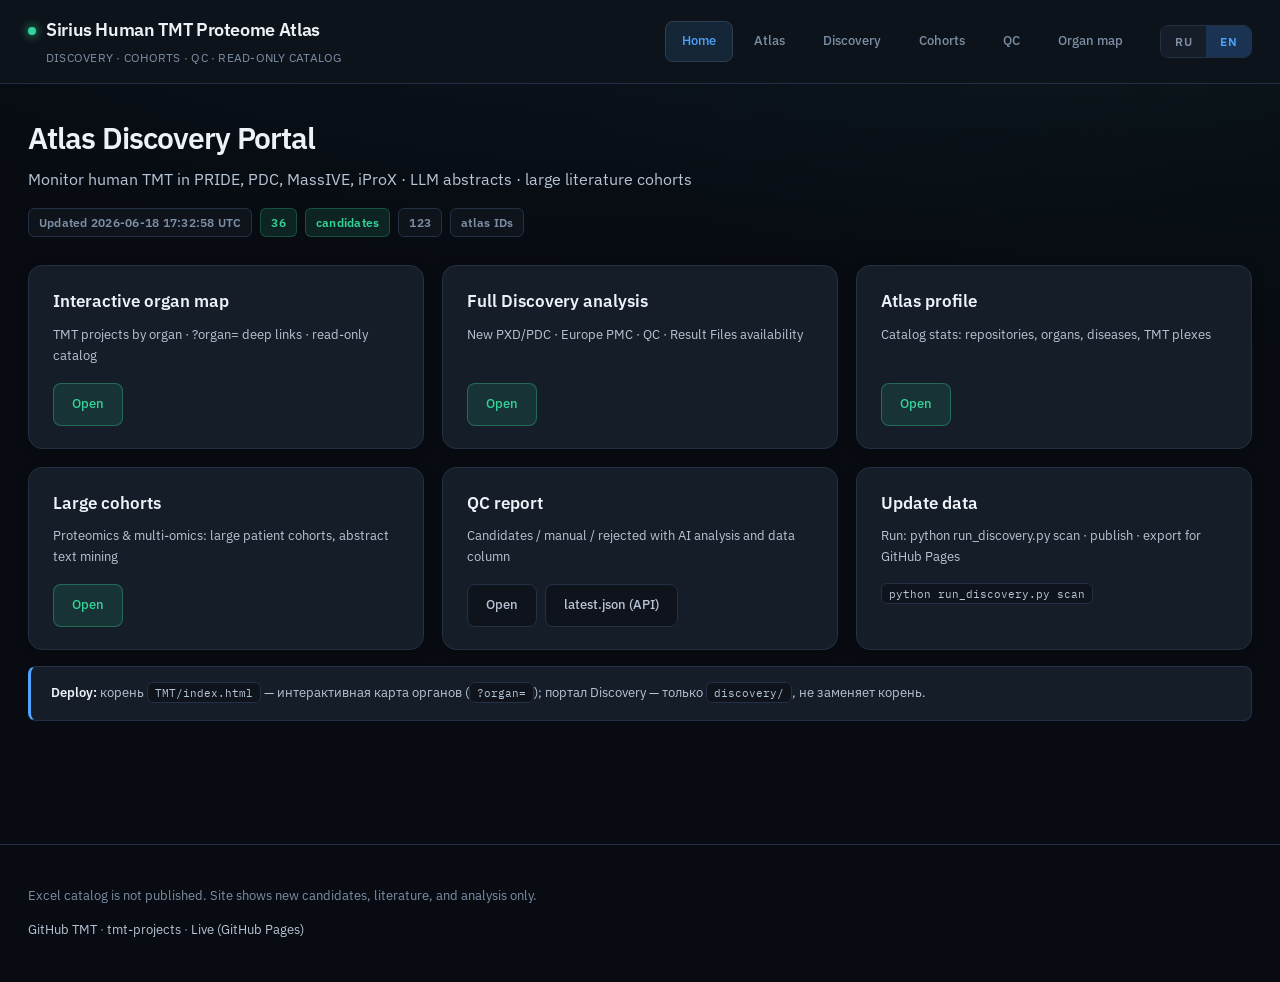
==== discovery/index.html @ 3535abd6 "Discovery portal at discovery/index.html; fix nav paths and i18n fallbacks. Co-authored-by: Cursor <" ====
<!DOCTYPE html>
<html lang="ru">
<head>
  <meta charset="utf-8"/>
  <meta name="viewport" content="width=device-width, initial-scale=1"/>
  <meta name="description" content="Мониторинг human TMT в PRIDE, PDC, MassIVE, iProX · ИИ-разбор абстрактов · крупные когорты в литературе"/>
  <title>Portal</title>
  <link rel="stylesheet" href="assets/theme.css"/>
  <script src="assets/i18n.js" defer></script>
</head>
<body>
<header class="site-header">
  <div class="site-header-inner">
    <div class="brand">
      <span class="brand-title" data-i18n="brand_title">Sirius Human TMT Proteome Atlas</span>
      <span class="brand-sub" data-i18n="brand_sub">Discovery · Когорты · QC · каталог read-only</span>
    </div>
    <nav class="site-nav">
      <a href="index.html" class="active" data-i18n="nav_home">Главная</a>
      <a href="atlas.html" class="" data-i18n="nav_atlas">Атлас</a>
      <a href="discovery.html" class="" data-i18n="nav_discovery">Discovery</a>
      <a href="cohorts.html" class="" data-i18n="nav_cohorts">Когорты</a>
      <a href="qc.html" class="" data-i18n="nav_qc">QC</a>
      <a href="../index.html" class="nav-map" data-i18n="nav_map">Карта органов</a>
    </nav>
    <div class="lang-toggle" role="group" aria-label="Language">
  <button type="button" data-lang="ru" class="active">RU</button>
  <button type="button" data-lang="en">EN</button>
</div>
  </div>
</header>
<main class="site-main">

<div class="page-hero">
  <h1 data-i18n="portal_title">Atlas Discovery Portal</h1>
  <p class="lead" data-i18n="portal_lead">Мониторинг human TMT в PRIDE, PDC, MassIVE, iProX · ИИ-разбор абстрактов · крупные когорты в литературе</p>
  <div class="page-meta"><span class="meta-pill badge badge-muted"><span data-i18n="meta_updated">Обновлено</span> 2026-06-18 17:32:58 UTC</span><span class="meta-pill badge badge-ok">36</span> <span class="meta-pill badge badge-ok" data-i18n="meta_candidates">кандидатов</span><span class="meta-pill badge badge-muted">123</span> <span class="meta-pill badge badge-muted" data-i18n="meta_atlas_ids">ID в атласе</span></div>
</div>
<div class="page-content">
  <div class="card-grid">
    
    <div class="card">
      <h2 data-i18n="card_map_title">Интерактивная карта</h2>
      <p data-i18n="card_map_desc">TMT-проекты по органам · диплинки ?organ= · 123 датасета</p>
      <div class="btn-row">
        <a class="btn btn-primary" href="../index.html" data-i18n="card_open">Открыть</a>
        
      </div>
    </div>
    
    <div class="card">
      <h2 data-i18n="card_discovery_title">Полный анализ Discovery</h2>
      <p data-i18n="card_discovery_desc">Новые PXD/PDC · Europe PMC · QC · доступность Result Files</p>
      <div class="btn-row">
        <a class="btn btn-primary" href="discovery.html" data-i18n="card_open">Открыть</a>
        
      </div>
    </div>
    
    <div class="card">
      <h2 data-i18n="card_atlas_title">Профиль атласа</h2>
      <p data-i18n="card_atlas_desc">Статистика каталога: репозитории, органы, нозологии, TMT-плексы</p>
      <div class="btn-row">
        <a class="btn btn-primary" href="atlas.html" data-i18n="card_open">Открыть</a>
        
      </div>
    </div>
    
    <div class="card">
      <h2 data-i18n="card_cohorts_title">Крупные когорты</h2>
      <p data-i18n="card_cohorts_desc">Протеомика и мульти-омика: большие patient cohorts, text mining абстрактов</p>
      <div class="btn-row">
        <a class="btn btn-primary" href="cohorts.html" data-i18n="card_open">Открыть</a>
        
      </div>
    </div>
    
    <div class="card">
      <h2 data-i18n="card_qc_title">QC отчёт</h2>
      <p data-i18n="card_qc_desc">Кандидаты / manual / rejected с ИИ-анализом и колонкой данных</p>
      <div class="btn-row">
        <a class="btn" href="qc.html" data-i18n="card_open">Открыть</a>
        <a class="btn" href="latest.json" title="JSON API for scripts" data-i18n="card_json">latest.json (API)</a>
      </div>
    </div>
    <div class="card">
      <h2 data-i18n="card_update_title">Обновление данных</h2>
      <p data-i18n="card_update_desc">Локально: python run_discovery.py scan · publish · export для GitHub Pages</p>
      <p class="muted"><code>python run_discovery.py scan</code></p>
    </div>
  </div>
  <p class="note muted" style="margin-top:1rem">
    <strong>Deploy:</strong> корень <code>TMT/index.html</code> — интерактивная карта органов
    (<code>?organ=</code>); портал Discovery — только <code>discovery/</code>, не заменяет корень.
  </p>
</div>
</main>
<footer class="footer">
  <p data-i18n="footer_policy">Каталог Excel не публикуется. На сайте — только новые кандидаты, литература и анализ.</p>
  <p>
    <a href="https://github.com/arinaatom-cyber/TMT" target="_blank" rel="noopener" data-i18n="footer_github">GitHub TMT</a> ·
    <a href="https://github.com/arinaatom-cyber/tmt-projects/tree/main/Projects" target="_blank" rel="noopener" data-i18n="footer_projects">tmt-projects</a> ·
    <a href="https://arinaatom-cyber.github.io/TMT/" target="_blank" rel="noopener" data-i18n="footer_live">Live (GitHub Pages)</a>
  </p>
</footer>
</body>
</html>
---- discovery/assets/theme.css ----
/* Sirius Human TMT Proteome Atlas — Discovery UI */
@import url("https://fonts.googleapis.com/css2?family=IBM+Plex+Sans:wght@400;500;600;700&family=IBM+Plex+Mono:wght@400;500&display=swap");

:root {
  --bg: #080c12;
  --bg-elevated: #0f141c;
  --bg-subtle: #131a24;
  --card: #151d28;
  --card-hover: #1a2433;
  --border: #243044;
  --border-light: #2f3d52;
  --text: #eef2f8;
  --text-secondary: #b8c5d6;
  --muted: #7d8fa6;
  --accent: #4da3ff;
  --accent-soft: rgba(77, 163, 255, 0.12);
  --accent-dim: #1a3352;
  --ok: #34d399;
  --ok-soft: rgba(52, 211, 153, 0.12);
  --ok-dim: #143528;
  --warn: #fbbf24;
  --warn-soft: rgba(251, 191, 36, 0.12);
  --warn-dim: #3a2e14;
  --bad: #f87171;
  --bad-soft: rgba(248, 113, 113, 0.12);
  --bad-dim: #3a1c1c;
  --radius: 14px;
  --radius-sm: 8px;
  --radius-xs: 6px;
  --shadow: 0 8px 32px rgba(0, 0, 0, 0.45);
  --shadow-sm: 0 2px 12px rgba(0, 0, 0, 0.25);
  --font: "IBM Plex Sans", "Segoe UI", system-ui, sans-serif;
  --mono: "IBM Plex Mono", ui-monospace, Consolas, monospace;
  --max-w: 1320px;
  --text-base: 0.9375rem;
  --text-sm: 0.8125rem;
  --text-xs: 0.75rem;
  --leading: 1.6;
}

* { box-sizing: border-box; }

html { scroll-behavior: smooth; }

body {
  margin: 0;
  font-family: var(--font);
  font-size: var(--text-base);
  line-height: var(--leading);
  background: var(--bg);
  color: var(--text);
  -webkit-font-smoothing: antialiased;
}

body::before {
  content: "";
  position: fixed;
  inset: 0;
  background:
    radial-gradient(ellipse 80% 50% at 50% -20%, rgba(77, 163, 255, 0.08), transparent),
    radial-gradient(ellipse 60% 40% at 100% 0%, rgba(52, 211, 153, 0.04), transparent);
  pointer-events: none;
  z-index: -1;
}

a {
  color: var(--accent);
  text-decoration: none;
  transition: color 0.15s;
}

a:hover { color: #7bb8ff; text-decoration: underline; }

code {
  font-family: var(--mono);
  font-size: 0.88em;
  background: var(--bg-elevated);
  border: 1px solid var(--border);
  border-radius: var(--radius-xs);
  padding: 2px 7px;
  color: var(--text-secondary);
}

.site-main { min-height: calc(100vh - 140px); }

/* Header */
.site-header {
  border-bottom: 1px solid var(--border);
  background: rgba(15, 20, 28, 0.92);
  position: sticky;
  top: 0;
  z-index: 100;
  backdrop-filter: blur(12px);
}

.site-header-inner {
  max-width: var(--max-w);
  margin: 0 auto;
  padding: 16px 28px;
  display: flex;
  flex-wrap: wrap;
  align-items: center;
  gap: 20px;
}

.brand {
  display: flex;
  flex-direction: column;
  gap: 3px;
  margin-right: auto;
}

.brand-title {
  font-size: 1.125rem;
  font-weight: 600;
  color: var(--text);
  letter-spacing: -0.02em;
}

.brand-title::before {
  content: "";
  display: inline-block;
  width: 8px;
  height: 8px;
  border-radius: 50%;
  background: var(--ok);
  margin-right: 10px;
  box-shadow: 0 0 10px var(--ok);
  vertical-align: middle;
}

.brand-sub {
  font-size: var(--text-xs);
  color: var(--muted);
  padding-left: 18px;
  letter-spacing: 0.02em;
  text-transform: uppercase;
}

.site-nav {
  display: flex;
  flex-wrap: wrap;
  gap: 4px;
}

.site-nav a {
  padding: 9px 16px;
  border-radius: var(--radius-sm);
  border: 1px solid transparent;
  color: var(--muted);
  font-size: var(--text-sm);
  font-weight: 500;
  text-decoration: none;
  transition: all 0.15s;
}

.site-nav a:hover {
  color: var(--text);
  background: var(--card);
  text-decoration: none;
}

.site-nav a.active {
  color: var(--accent);
  border-color: var(--border-light);
  background: var(--accent-soft);
}

.lang-toggle {
  display: flex;
  border: 1px solid var(--border);
  border-radius: var(--radius-sm);
  overflow: hidden;
}

.lang-toggle button {
  background: var(--card);
  border: none;
  color: var(--muted);
  padding: 8px 14px;
  cursor: pointer;
  font-size: var(--text-xs);
  font-weight: 600;
  font-family: var(--font);
  letter-spacing: 0.04em;
}

.lang-toggle button.active {
  background: var(--accent-dim);
  color: var(--accent);
}

.lang-toggle button:hover:not(.active) {
  background: var(--card-hover);
  color: var(--text);
}

/* Hero */
.page-hero {
  max-width: var(--max-w);
  margin: 0 auto;
  padding: 36px 28px 20px;
}

.page-hero h1 {
  margin: 0 0 10px;
  font-size: 1.875rem;
  font-weight: 600;
  letter-spacing: -0.03em;
  color: var(--text);
  line-height: 1.2;
}

.page-hero .lead {
  color: var(--text-secondary);
  margin: 0;
  max-width: 68ch;
  font-size: 1.02rem;
}

.page-meta {
  display: flex;
  flex-wrap: wrap;
  gap: 8px;
  margin-top: 16px;
}

.meta-pill { font-weight: 500; }

/* KPIs */
.kpi-grid {
  max-width: var(--max-w);
  margin: 0 auto;
  padding: 4px 28px 24px;
  display: grid;
  grid-template-columns: repeat(auto-fill, minmax(140px, 1fr));
  gap: 14px;
}

.kpi {
  background: var(--card);
  border: 1px solid var(--border);
  border-radius: var(--radius);
  padding: 16px 18px;
  box-shadow: var(--shadow-sm);
  transition: border-color 0.15s;
}

.kpi:hover { border-color: var(--border-light); }

.kpi-value {
  display: block;
  font-size: 1.75rem;
  font-weight: 700;
  color: var(--accent);
  line-height: 1.1;
  font-variant-numeric: tabular-nums;
}

.kpi-label {
  display: block;
  font-size: var(--text-xs);
  color: var(--muted);
  margin-top: 6px;
  text-transform: uppercase;
  letter-spacing: 0.05em;
  font-weight: 500;
}

/* Content */
.page-content {
  max-width: var(--max-w);
  margin: 0 auto;
  padding: 0 28px 56px;
}

.section { margin-top: 36px; }

.section-head {
  display: flex;
  align-items: baseline;
  gap: 10px;
  margin-bottom: 12px;
  padding-bottom: 10px;
  border-bottom: 1px solid var(--border);
}

.section-head h2 {
  margin: 0;
  font-size: 1.125rem;
  font-weight: 600;
  color: var(--text);
  letter-spacing: -0.01em;
}

.section-count {
  font-size: var(--text-sm);
  font-weight: 600;
  color: var(--muted);
  background: var(--bg-elevated);
  border: 1px solid var(--border);
  border-radius: 20px;
  padding: 2px 10px;
  font-variant-numeric: tabular-nums;
}

.section-desc {
  color: var(--text-secondary);
  font-size: var(--text-sm);
  margin: 0 0 14px;
  max-width: 72ch;
}

/* Cards */
.card-grid {
  display: grid;
  grid-template-columns: repeat(auto-fill, minmax(300px, 1fr));
  gap: 18px;
  margin-top: 8px;
}

.card {
  background: var(--card);
  border: 1px solid var(--border);
  border-radius: var(--radius);
  padding: 22px 24px;
  box-shadow: var(--shadow-sm);
  transition: border-color 0.2s, transform 0.2s;
  display: flex;
  flex-direction: column;
}

.card:hover {
  border-color: var(--border-light);
  transform: translateY(-1px);
}

.card h2 {
  margin: 0 0 10px;
  font-size: 1.05rem;
  font-weight: 600;
  color: var(--text);
}

.card p {
  color: var(--text-secondary);
  font-size: var(--text-sm);
  margin: 0 0 16px;
  flex: 1;
}

.card .btn-row {
  display: flex;
  flex-wrap: wrap;
  gap: 8px;
  margin-top: auto;
}

.btn {
  display: inline-flex;
  align-items: center;
  padding: 10px 18px;
  border-radius: var(--radius-sm);
  border: 1px solid var(--border);
  background: var(--bg-elevated);
  color: var(--text-secondary);
  font-size: var(--text-sm);
  font-weight: 500;
  text-decoration: none;
  transition: all 0.15s;
}

.btn:hover {
  border-color: var(--accent);
  color: var(--accent);
  text-decoration: none;
}

.btn-primary {
  background: var(--ok-soft);
  border-color: rgba(52, 211, 153, 0.35);
  color: var(--ok);
}

.btn-primary:hover {
  border-color: var(--ok);
  color: var(--ok);
  background: var(--ok-dim);
}

/* Toolbar */
.toolbar {
  display: flex;
  flex-wrap: wrap;
  gap: 10px;
  align-items: center;
  margin: 0 0 14px;
}

.toolbar input[type="search"] {
  flex: 1;
  min-width: 220px;
  padding: 11px 16px;
  border-radius: var(--radius-sm);
  border: 1px solid var(--border);
  background: var(--bg-elevated);
  color: var(--text);
  font-size: var(--text-sm);
  font-family: var(--font);
}

.toolbar input[type="search"]::placeholder { color: var(--muted); }

.toolbar input[type="search"]:focus {
  outline: none;
  border-color: var(--accent);
  box-shadow: 0 0 0 3px var(--accent-soft);
}

.chip {
  padding: 8px 16px;
  border-radius: 20px;
  border: 1px solid var(--border);
  background: var(--bg-elevated);
  cursor: pointer;
  color: var(--muted);
  font-size: var(--text-xs);
  font-weight: 500;
  font-family: var(--font);
  transition: all 0.15s;
}

.chip:hover { color: var(--text); border-color: var(--border-light); }

.chip.active {
  border-color: var(--accent);
  color: var(--accent);
  background: var(--accent-soft);
}

.count-badge {
  margin-left: auto;
  color: var(--muted);
  font-size: var(--text-sm);
  font-variant-numeric: tabular-nums;
}

/* Tables */
.table-wrap {
  overflow-x: auto;
  background: var(--card);
  border-radius: var(--radius);
  border: 1px solid var(--border);
  box-shadow: var(--shadow-sm);
}

table {
  width: 100%;
  border-collapse: collapse;
  font-size: var(--text-sm);
}

th, td {
  text-align: left;
  padding: 12px 14px;
  border-bottom: 1px solid var(--border);
  vertical-align: top;
}

th {
  color: var(--muted);
  font-weight: 600;
  font-size: var(--text-xs);
  text-transform: uppercase;
  letter-spacing: 0.06em;
  position: sticky;
  top: 0;
  background: var(--bg-subtle);
  z-index: 1;
}

tbody tr:last-child td { border-bottom: none; }

tbody tr:hover td { background: var(--card-hover); }

td b, .cell-title {
  font-weight: 600;
  color: var(--text);
}

.cell-mono {
  font-family: var(--mono);
  font-size: 0.9em;
}

.analysis-cell {
  max-width: 320px;
  line-height: 1.5;
  color: var(--text-secondary);
}

.cell-empty {
  color: var(--muted);
  font-style: normal;
}

/* Badges */
.badge {
  display: inline-block;
  padding: 4px 10px;
  border-radius: 6px;
  font-size: var(--text-xs);
  font-weight: 600;
  letter-spacing: 0.02em;
  white-space: nowrap;
}

.badge-ok { background: var(--ok-soft); color: var(--ok); border: 1px solid rgba(52, 211, 153, 0.25); }
.badge-warn { background: var(--warn-soft); color: var(--warn); border: 1px solid rgba(251, 191, 36, 0.25); }
.badge-bad { background: var(--bad-soft); color: var(--bad); border: 1px solid rgba(248, 113, 113, 0.25); }
.badge-muted { background: var(--bg-elevated); color: var(--muted); border: 1px solid var(--border); }

.fit-yes { background: var(--ok-soft); color: var(--ok); border: 1px solid rgba(52, 211, 153, 0.25); }
.fit-maybe { background: var(--warn-soft); color: var(--warn); border: 1px solid rgba(251, 191, 36, 0.25); }
.fit-no { background: var(--bad-soft); color: var(--bad); border: 1px solid rgba(248, 113, 113, 0.25); }
.fit-unk { background: var(--bg-elevated); color: var(--muted); border: 1px solid var(--border); }

.muted {
  color: var(--muted);
  font-size: var(--text-sm);
}

.text-secondary { color: var(--text-secondary); }

.note {
  background: var(--card);
  border: 1px solid var(--border);
  border-left: 3px solid var(--accent);
  border-radius: var(--radius-sm);
  padding: 16px 20px;
  margin: 0 0 20px;
  font-size: var(--text-sm);
  line-height: var(--leading);
  color: var(--text-secondary);
}

.note strong {
  color: var(--text);
  font-weight: 600;
}

.stats-line {
  color: var(--muted);
  font-size: var(--text-sm);
  margin: 0 0 14px;
  font-variant-numeric: tabular-nums;
}

/* Atlas profile */
.profile-grid {
  display: grid;
  grid-template-columns: repeat(auto-fill, minmax(280px, 1fr));
  gap: 18px;
}

.tag-list {
  display: flex;
  flex-wrap: wrap;
  gap: 8px;
  margin-top: 4px;
}

.tag {
  background: var(--bg-elevated);
  border: 1px solid var(--border);
  border-radius: 20px;
  padding: 5px 12px;
  font-size: var(--text-xs);
  color: var(--text-secondary);
}

.bar-row {
  display: flex;
  align-items: center;
  gap: 12px;
  margin: 8px 0;
  font-size: var(--text-sm);
}

.bar-label {
  min-width: 110px;
  color: var(--text-secondary);
  text-overflow: ellipsis;
  overflow: hidden;
  white-space: nowrap;
}

.bar-track {
  flex: 1;
  height: 6px;
  background: var(--bg-elevated);
  border-radius: 3px;
  overflow: hidden;
}

.bar-fill {
  height: 100%;
  background: linear-gradient(90deg, var(--accent-dim), var(--accent));
  border-radius: 3px;
}

.bar-val {
  min-width: 32px;
  text-align: right;
  color: var(--muted);
  font-size: var(--text-xs);
  font-variant-numeric: tabular-nums;
}

/* Footer */
.footer {
  max-width: var(--max-w);
  margin: 0 auto;
  padding: 28px;
  border-top: 1px solid var(--border);
  color: var(--muted);
  font-size: var(--text-sm);
  line-height: var(--leading);
}

.footer a { color: var(--text-secondary); }
.footer a:hover { color: var(--accent); }

@media (max-width: 768px) {
  .site-header-inner { padding: 14px 18px; }
  .page-hero, .page-content, .kpi-grid { padding-left: 18px; padding-right: 18px; }
  .page-hero h1 { font-size: 1.5rem; }
  .site-nav { width: 100%; }
}
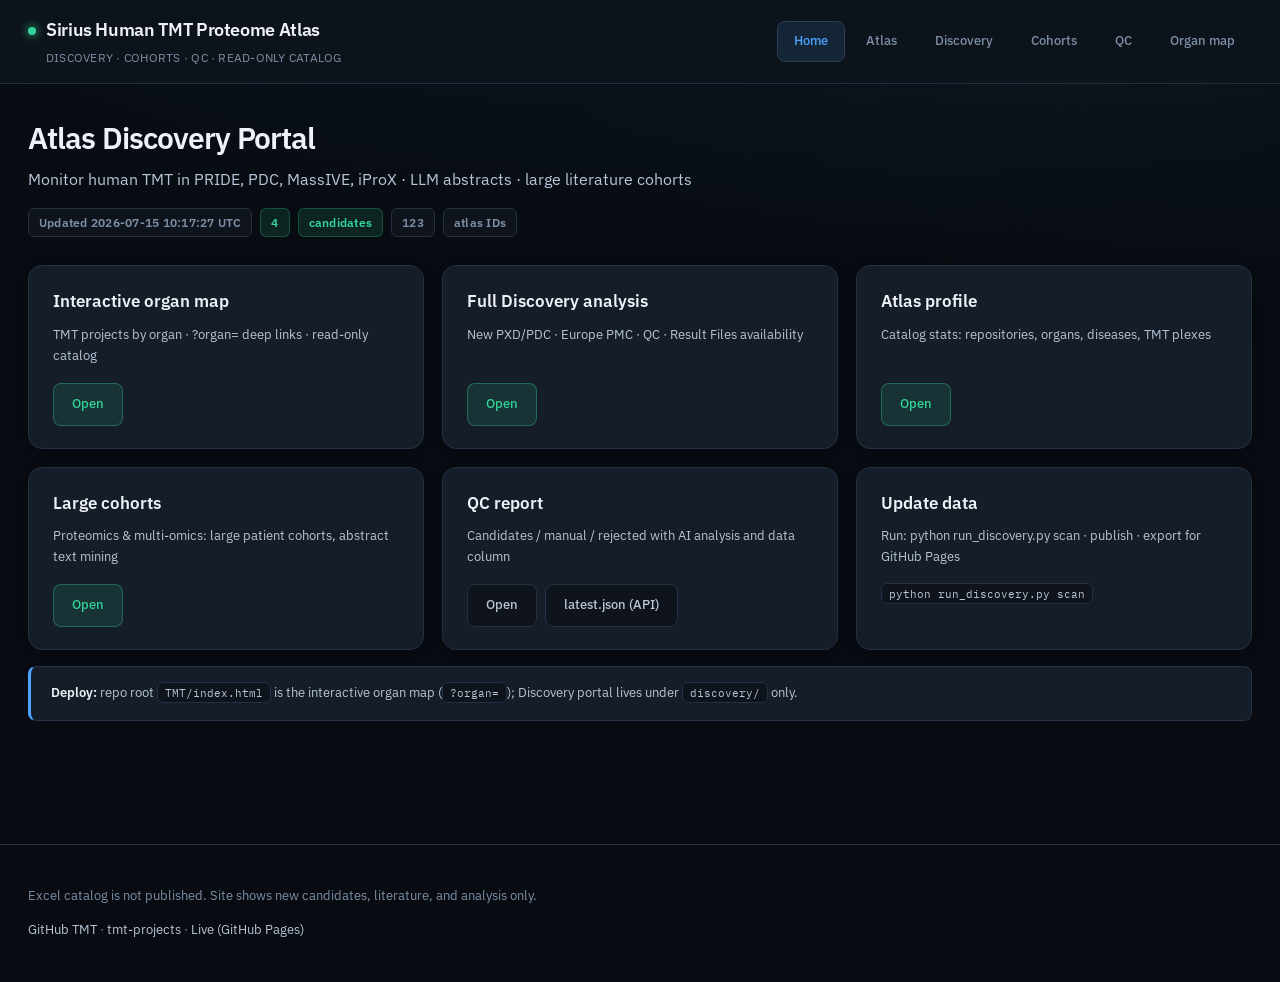
==== commit 8de30ce9: "discovery: sync unified table, 4 protein-table candidates (2026-07-15)" ====
--- a/discovery/index.html
+++ b/discovery/index.html
@@ -1,9 +1,9 @@
 <!DOCTYPE html>
-<html lang="ru">
+<html lang="en">
 <head>
   <meta charset="utf-8"/>
   <meta name="viewport" content="width=device-width, initial-scale=1"/>
-  <meta name="description" content="Мониторинг human TMT в PRIDE, PDC, MassIVE, iProX · ИИ-разбор абстрактов · крупные когорты в литературе"/>
+  <meta name="description" content="Monitor human TMT in PRIDE, PDC, MassIVE, iProX · LLM abstract screening · large literature cohorts"/>
   <title>Portal</title>
   <link rel="stylesheet" href="assets/theme.css"/>
   <script src="assets/i18n.js" defer></script>
@@ -13,90 +13,87 @@
   <div class="site-header-inner">
     <div class="brand">
       <span class="brand-title" data-i18n="brand_title">Sirius Human TMT Proteome Atlas</span>
-      <span class="brand-sub" data-i18n="brand_sub">Discovery · Когорты · QC · каталог read-only</span>
+      <span class="brand-sub" data-i18n="brand_sub">Discovery · Cohorts · QC · read-only catalog</span>
     </div>
     <nav class="site-nav">
-      <a href="index.html" class="active" data-i18n="nav_home">Главная</a>
-      <a href="atlas.html" class="" data-i18n="nav_atlas">Атлас</a>
+      <a href="index.html" class="active" data-i18n="nav_home">Home</a>
+      <a href="atlas.html" class="" data-i18n="nav_atlas">Atlas</a>
       <a href="discovery.html" class="" data-i18n="nav_discovery">Discovery</a>
-      <a href="cohorts.html" class="" data-i18n="nav_cohorts">Когорты</a>
+      <a href="cohorts.html" class="" data-i18n="nav_cohorts">Cohorts</a>
       <a href="qc.html" class="" data-i18n="nav_qc">QC</a>
-      <a href="../index.html" class="nav-map" data-i18n="nav_map">Карта органов</a>
+      <a href="../index.html" class="nav-map" data-i18n="nav_map">Organ map</a>
     </nav>
-    <div class="lang-toggle" role="group" aria-label="Language">
-  <button type="button" data-lang="ru" class="active">RU</button>
-  <button type="button" data-lang="en">EN</button>
-</div>
+    
   </div>
 </header>
 <main class="site-main">
 
 <div class="page-hero">
   <h1 data-i18n="portal_title">Atlas Discovery Portal</h1>
-  <p class="lead" data-i18n="portal_lead">Мониторинг human TMT в PRIDE, PDC, MassIVE, iProX · ИИ-разбор абстрактов · крупные когорты в литературе</p>
-  <div class="page-meta"><span class="meta-pill badge badge-muted"><span data-i18n="meta_updated">Обновлено</span> 2026-06-18 17:32:58 UTC</span><span class="meta-pill badge badge-ok">36</span> <span class="meta-pill badge badge-ok" data-i18n="meta_candidates">кандидатов</span><span class="meta-pill badge badge-muted">123</span> <span class="meta-pill badge badge-muted" data-i18n="meta_atlas_ids">ID в атласе</span></div>
+  <p class="lead" data-i18n="portal_lead">Monitor human TMT in PRIDE, PDC, MassIVE, iProX · LLM abstract screening · large literature cohorts</p>
+  <div class="page-meta"><span class="meta-pill badge badge-muted"><span data-i18n="meta_updated">Updated</span> 2026-07-15 10:17:27 UTC</span><span class="meta-pill badge badge-ok">4</span> <span class="meta-pill badge badge-ok" data-i18n="meta_candidates">candidates</span><span class="meta-pill badge badge-muted">123</span> <span class="meta-pill badge badge-muted" data-i18n="meta_atlas_ids">atlas IDs</span></div>
 </div>
 <div class="page-content">
   <div class="card-grid">
     
     <div class="card">
-      <h2 data-i18n="card_map_title">Интерактивная карта</h2>
-      <p data-i18n="card_map_desc">TMT-проекты по органам · диплинки ?organ= · 123 датасета</p>
+      <h2 data-i18n="card_map_title">Interactive map</h2>
+      <p data-i18n="card_map_desc">TMT projects by organ · deep links ?organ= · read-only catalog</p>
       <div class="btn-row">
-        <a class="btn btn-primary" href="../index.html" data-i18n="card_open">Открыть</a>
+        <a class="btn btn-primary" href="../index.html" data-i18n="card_open">Open</a>
         
       </div>
     </div>
     
     <div class="card">
-      <h2 data-i18n="card_discovery_title">Полный анализ Discovery</h2>
-      <p data-i18n="card_discovery_desc">Новые PXD/PDC · Europe PMC · QC · доступность Result Files</p>
+      <h2 data-i18n="card_discovery_title">Full Discovery analysis</h2>
+      <p data-i18n="card_discovery_desc">New PXD/PDC · Europe PMC · QC · Result Files availability</p>
       <div class="btn-row">
-        <a class="btn btn-primary" href="discovery.html" data-i18n="card_open">Открыть</a>
+        <a class="btn btn-primary" href="discovery.html" data-i18n="card_open">Open</a>
         
       </div>
     </div>
     
     <div class="card">
-      <h2 data-i18n="card_atlas_title">Профиль атласа</h2>
-      <p data-i18n="card_atlas_desc">Статистика каталога: репозитории, органы, нозологии, TMT-плексы</p>
+      <h2 data-i18n="card_atlas_title">Atlas profile</h2>
+      <p data-i18n="card_atlas_desc">Catalog stats: repositories, organs, diseases, TMT plexes</p>
       <div class="btn-row">
-        <a class="btn btn-primary" href="atlas.html" data-i18n="card_open">Открыть</a>
+        <a class="btn btn-primary" href="atlas.html" data-i18n="card_open">Open</a>
         
       </div>
     </div>
     
     <div class="card">
-      <h2 data-i18n="card_cohorts_title">Крупные когорты</h2>
-      <p data-i18n="card_cohorts_desc">Протеомика и мульти-омика: большие patient cohorts, text mining абстрактов</p>
+      <h2 data-i18n="card_cohorts_title">Large cohorts</h2>
+      <p data-i18n="card_cohorts_desc">Proteomics &amp; multi-omics: large patient cohorts, abstract text mining</p>
       <div class="btn-row">
-        <a class="btn btn-primary" href="cohorts.html" data-i18n="card_open">Открыть</a>
+        <a class="btn btn-primary" href="cohorts.html" data-i18n="card_open">Open</a>
         
       </div>
     </div>
     
     <div class="card">
-      <h2 data-i18n="card_qc_title">QC отчёт</h2>
-      <p data-i18n="card_qc_desc">Кандидаты / manual / rejected с ИИ-анализом и колонкой данных</p>
+      <h2 data-i18n="card_qc_title">QC report</h2>
+      <p data-i18n="card_qc_desc">Candidates / manual / rejected with LLM analysis and data column</p>
       <div class="btn-row">
-        <a class="btn" href="qc.html" data-i18n="card_open">Открыть</a>
+        <a class="btn" href="qc.html" data-i18n="card_open">Open</a>
         <a class="btn" href="latest.json" title="JSON API for scripts" data-i18n="card_json">latest.json (API)</a>
       </div>
     </div>
     <div class="card">
-      <h2 data-i18n="card_update_title">Обновление данных</h2>
-      <p data-i18n="card_update_desc">Локально: python run_discovery.py scan · publish · export для GitHub Pages</p>
+      <h2 data-i18n="card_update_title">Update data</h2>
+      <p data-i18n="card_update_desc">Run: python run_discovery.py scan · publish · export for GitHub Pages</p>
       <p class="muted"><code>python run_discovery.py scan</code></p>
     </div>
   </div>
   <p class="note muted" style="margin-top:1rem">
-    <strong>Deploy:</strong> корень <code>TMT/index.html</code> — интерактивная карта органов
-    (<code>?organ=</code>); портал Discovery — только <code>discovery/</code>, не заменяет корень.
+    <strong>Deploy:</strong> repo root <code>TMT/index.html</code> is the interactive organ map
+    (<code>?organ=</code>); Discovery portal lives under <code>discovery/</code> only.
   </p>
 </div>
 </main>
 <footer class="footer">
-  <p data-i18n="footer_policy">Каталог Excel не публикуется. На сайте — только новые кандидаты, литература и анализ.</p>
+  <p data-i18n="footer_policy">Excel catalog is not published. Site shows new candidates, literature, and analysis only.</p>
   <p>
     <a href="https://github.com/arinaatom-cyber/TMT" target="_blank" rel="noopener" data-i18n="footer_github">GitHub TMT</a> ·
     <a href="https://github.com/arinaatom-cyber/tmt-projects/tree/main/Projects" target="_blank" rel="noopener" data-i18n="footer_projects">tmt-projects</a> ·
--- a/discovery/assets/theme.css
+++ b/discovery/assets/theme.css
@@ -494,9 +494,65 @@
 }
 
 .analysis-cell {
-  max-width: 320px;
+  max-width: 360px;
+  min-width: 280px;
   line-height: 1.5;
   color: var(--text-secondary);
+}
+
+.table-standard table.data-table {
+  table-layout: fixed;
+  width: 100%;
+}
+
+.table-standard .col-id { width: 9%; }
+.table-standard .col-title { width: 18%; }
+.table-standard .col-src { width: 6%; }
+.table-standard .col-plex { width: 6%; }
+.table-standard .col-design { width: 8%; }
+.table-standard .col-sim { width: 9%; }
+.table-standard .col-analysis { width: 28%; }
+.table-standard .col-data { width: 14%; }
+.table-standard .col-links { width: 7%; }
+.table-standard .col-fit { width: 8%; }
+
+.llm-block {
+  display: block;
+  margin-top: 4px;
+  font-size: var(--text-xs);
+}
+
+.note-box {
+  margin: 1.5rem 0;
+  padding: 12px 16px;
+  background: var(--bg-subtle);
+  border: 1px solid var(--border);
+  border-radius: var(--radius-sm);
+  font-size: var(--text-sm);
+  color: var(--text-secondary);
+}
+
+.cell-links {
+  white-space: nowrap;
+}
+
+.cell-links a,
+a.cell-title,
+a.cell-mono {
+  color: var(--accent);
+  text-decoration: none;
+}
+
+.cell-links a:hover,
+a.cell-title:hover,
+a.cell-mono:hover {
+  text-decoration: underline;
+}
+
+.link-repo,
+.link-pub {
+  font-weight: 600;
+  font-size: 0.9em;
 }
 
 .cell-empty {
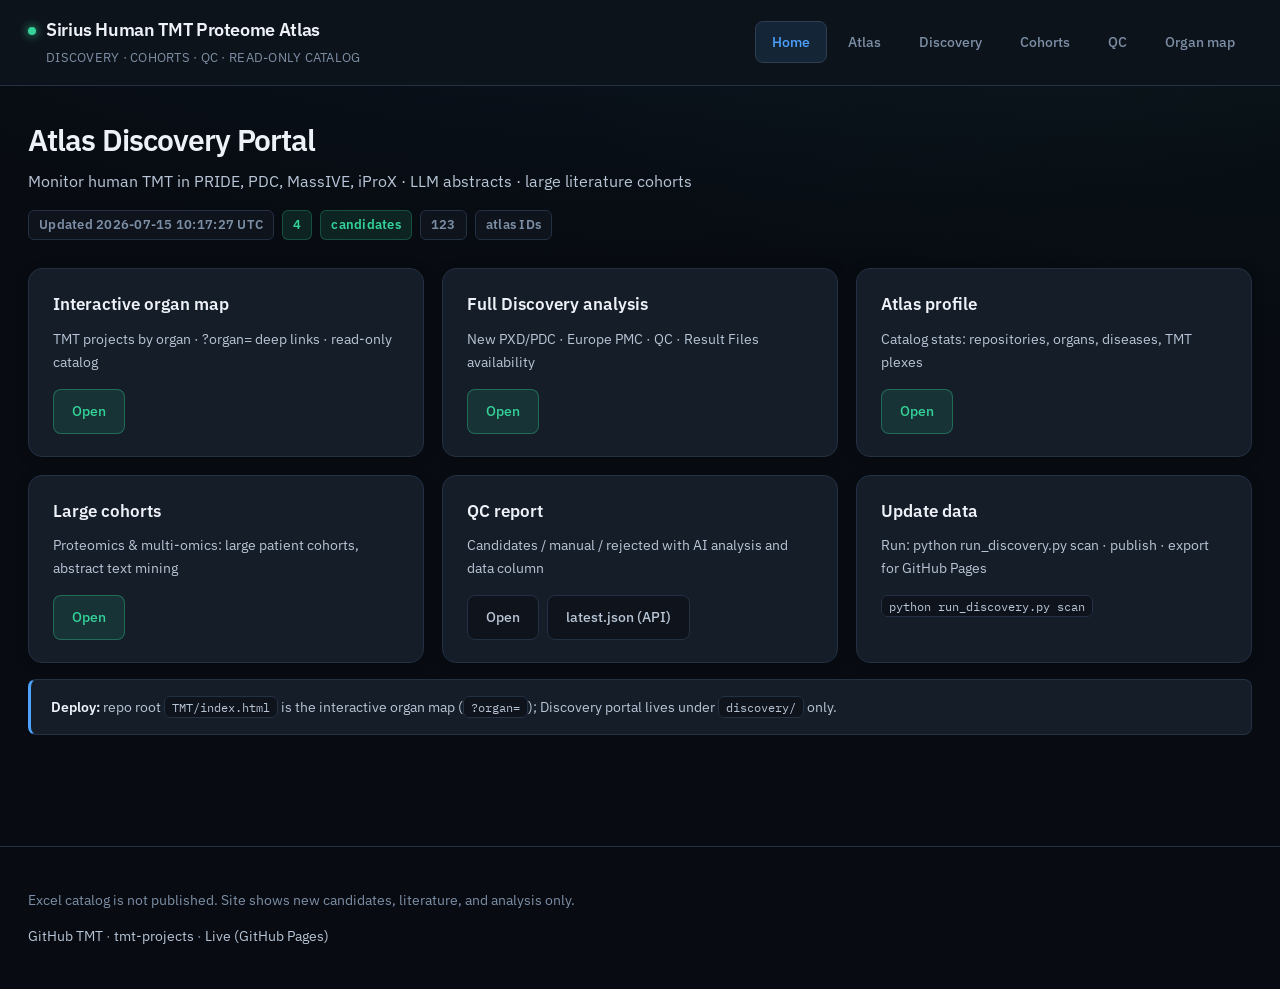
==== commit a0b98b6e: "discovery: wider tables, cohorts section, clickable PRIDE/PDC links." ====
--- a/discovery/index.html
+++ b/discovery/index.html
@@ -19,7 +19,7 @@
       <a href="index.html" class="active" data-i18n="nav_home">Home</a>
       <a href="atlas.html" class="" data-i18n="nav_atlas">Atlas</a>
       <a href="discovery.html" class="" data-i18n="nav_discovery">Discovery</a>
-      <a href="cohorts.html" class="" data-i18n="nav_cohorts">Cohorts</a>
+      <a href="discovery.html#cohorts" class="" data-i18n="nav_cohorts">Cohorts</a>
       <a href="qc.html" class="" data-i18n="nav_qc">QC</a>
       <a href="../index.html" class="nav-map" data-i18n="nav_map">Organ map</a>
     </nav>
--- a/discovery/assets/theme.css
+++ b/discovery/assets/theme.css
@@ -31,10 +31,10 @@
   --shadow-sm: 0 2px 12px rgba(0, 0, 0, 0.25);
   --font: "IBM Plex Sans", "Segoe UI", system-ui, sans-serif;
   --mono: "IBM Plex Mono", ui-monospace, Consolas, monospace;
-  --max-w: 1320px;
-  --text-base: 0.9375rem;
-  --text-sm: 0.8125rem;
-  --text-xs: 0.75rem;
+  --max-w: 1680px;
+  --text-base: 1rem;
+  --text-sm: 0.875rem;
+  --text-xs: 0.8125rem;
   --leading: 1.6;
 }
 
@@ -271,7 +271,11 @@
 .page-content {
   max-width: var(--max-w);
   margin: 0 auto;
-  padding: 0 28px 56px;
+  padding: 0 28px 48px;
+}
+
+.page-content-wide {
+  max-width: min(1680px, 96vw);
 }
 
 .section { margin-top: 36px; }
@@ -493,11 +497,30 @@
   font-size: 0.9em;
 }
 
+.data-table {
+  width: 100%;
+  border-collapse: collapse;
+  font-size: var(--text-base);
+}
+
+.data-table th {
+  font-size: var(--text-sm);
+  font-weight: 600;
+  letter-spacing: 0.04em;
+  text-transform: uppercase;
+}
+
+.data-table td {
+  font-size: var(--text-base);
+  vertical-align: top;
+  padding: 14px 12px;
+}
+
 .analysis-cell {
-  max-width: 360px;
-  min-width: 280px;
-  line-height: 1.5;
-  color: var(--text-secondary);
+  min-width: 300px;
+  line-height: 1.55;
+  color: var(--text-secondary);
+  font-size: var(--text-base);
 }
 
 .table-standard table.data-table {
@@ -505,16 +528,30 @@
   width: 100%;
 }
 
-.table-standard .col-id { width: 9%; }
-.table-standard .col-title { width: 18%; }
-.table-standard .col-src { width: 6%; }
-.table-standard .col-plex { width: 6%; }
-.table-standard .col-design { width: 8%; }
-.table-standard .col-sim { width: 9%; }
-.table-standard .col-analysis { width: 28%; }
+.table-standard .col-id { width: 10%; }
+.table-standard .col-title { width: 22%; }
+.table-standard .col-src { width: 8%; }
+.table-standard .col-design { width: 9%; }
+.table-standard .col-analysis { width: 32%; }
 .table-standard .col-data { width: 14%; }
-.table-standard .col-links { width: 7%; }
-.table-standard .col-fit { width: 8%; }
+.table-standard .col-links { width: 10%; }
+.table-standard .col-pmid { width: 8%; }
+.table-standard .col-weight { width: 9%; }
+
+.cell-src a {
+  font-weight: 700;
+  letter-spacing: 0.02em;
+}
+
+.file-hint {
+  display: block;
+  margin-top: 4px;
+  font-size: var(--text-sm);
+}
+
+.link-epmc {
+  font-weight: 600;
+}
 
 .llm-block {
   display: block;
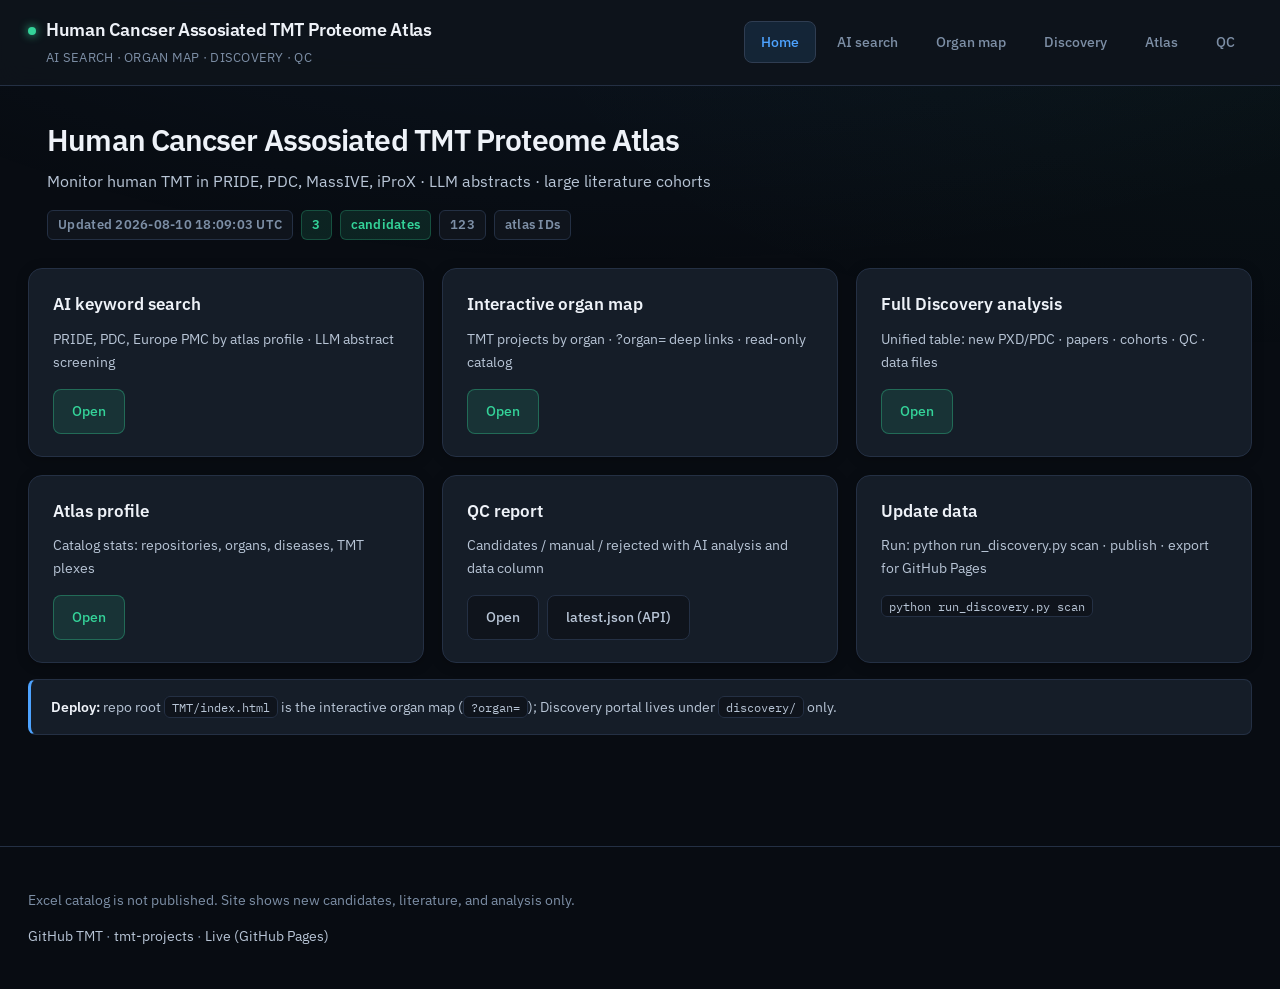
==== commit 05c4720a: "discovery: sync portal from latest scan (3 candidates, 4 literature)" ====
--- a/discovery/index.html
+++ b/discovery/index.html
@@ -4,7 +4,7 @@
   <meta charset="utf-8"/>
   <meta name="viewport" content="width=device-width, initial-scale=1"/>
   <meta name="description" content="Monitor human TMT in PRIDE, PDC, MassIVE, iProX · LLM abstract screening · large literature cohorts"/>
-  <title>Portal</title>
+  <title>Human Cancser Assosiated TMT Proteome Atlas</title>
   <link rel="stylesheet" href="assets/theme.css"/>
   <script src="assets/i18n.js" defer></script>
 </head>
@@ -12,16 +12,16 @@
 <header class="site-header">
   <div class="site-header-inner">
     <div class="brand">
-      <span class="brand-title" data-i18n="brand_title">Sirius Human TMT Proteome Atlas</span>
-      <span class="brand-sub" data-i18n="brand_sub">Discovery · Cohorts · QC · read-only catalog</span>
+      <span class="brand-title" data-i18n="brand_title">Human Cancser Assosiated TMT Proteome Atlas</span>
+      <span class="brand-sub" data-i18n="brand_sub">AI search · Organ map · Discovery · QC</span>
     </div>
     <nav class="site-nav">
       <a href="index.html" class="active" data-i18n="nav_home">Home</a>
+      <a href="ai_search.html" class="" data-i18n="nav_ai">AI search</a>
+      <a href="../index.html" class="" data-i18n="nav_map">Organ map</a>
+      <a href="discovery.html" class="" data-i18n="nav_discovery">Discovery</a>
       <a href="atlas.html" class="" data-i18n="nav_atlas">Atlas</a>
-      <a href="discovery.html" class="" data-i18n="nav_discovery">Discovery</a>
-      <a href="discovery.html#cohorts" class="" data-i18n="nav_cohorts">Cohorts</a>
       <a href="qc.html" class="" data-i18n="nav_qc">QC</a>
-      <a href="../index.html" class="nav-map" data-i18n="nav_map">Organ map</a>
     </nav>
     
   </div>
@@ -29,25 +29,34 @@
 <main class="site-main">
 
 <div class="page-hero">
-  <h1 data-i18n="portal_title">Atlas Discovery Portal</h1>
+  <h1 data-i18n="portal_title">Human Cancser Assosiated TMT Proteome Atlas</h1>
   <p class="lead" data-i18n="portal_lead">Monitor human TMT in PRIDE, PDC, MassIVE, iProX · LLM abstract screening · large literature cohorts</p>
-  <div class="page-meta"><span class="meta-pill badge badge-muted"><span data-i18n="meta_updated">Updated</span> 2026-07-15 10:17:27 UTC</span><span class="meta-pill badge badge-ok">4</span> <span class="meta-pill badge badge-ok" data-i18n="meta_candidates">candidates</span><span class="meta-pill badge badge-muted">123</span> <span class="meta-pill badge badge-muted" data-i18n="meta_atlas_ids">atlas IDs</span></div>
+  <div class="page-meta"><span class="meta-pill badge badge-muted"><span data-i18n="meta_updated">Updated</span> 2026-08-10 18:09:03 UTC</span><span class="meta-pill badge badge-ok">3</span> <span class="meta-pill badge badge-ok" data-i18n="meta_candidates">candidates</span><span class="meta-pill badge badge-muted">123</span> <span class="meta-pill badge badge-muted" data-i18n="meta_atlas_ids">atlas IDs</span></div>
 </div>
 <div class="page-content">
   <div class="card-grid">
     
     <div class="card">
+      <h2 data-i18n="card_ai_title">AI keyword search</h2>
+      <p data-i18n="card_ai_desc">Search PRIDE, PDC, Europe PMC by atlas profile · LLM abstract screening</p>
+      <div class="btn-row">
+        <a class="btn btn-primary" href="ai_search.html" data-i18n="card_open">Open</a>
+        
+      </div>
+    </div>
+    
+    <div class="card">
       <h2 data-i18n="card_map_title">Interactive map</h2>
       <p data-i18n="card_map_desc">TMT projects by organ · deep links ?organ= · read-only catalog</p>
       <div class="btn-row">
-        <a class="btn btn-primary" href="../index.html" data-i18n="card_open">Open</a>
+        <a class="btn btn-primary" href="../index.html" target="_blank" rel="noopener" data-i18n="card_open">Open</a>
         
       </div>
     </div>
     
     <div class="card">
       <h2 data-i18n="card_discovery_title">Full Discovery analysis</h2>
-      <p data-i18n="card_discovery_desc">New PXD/PDC · Europe PMC · QC · Result Files availability</p>
+      <p data-i18n="card_discovery_desc">Unified table: new PXD/PDC · papers · cohorts · QC · data files</p>
       <div class="btn-row">
         <a class="btn btn-primary" href="discovery.html" data-i18n="card_open">Open</a>
         
@@ -59,15 +68,6 @@
       <p data-i18n="card_atlas_desc">Catalog stats: repositories, organs, diseases, TMT plexes</p>
       <div class="btn-row">
         <a class="btn btn-primary" href="atlas.html" data-i18n="card_open">Open</a>
-        
-      </div>
-    </div>
-    
-    <div class="card">
-      <h2 data-i18n="card_cohorts_title">Large cohorts</h2>
-      <p data-i18n="card_cohorts_desc">Proteomics &amp; multi-omics: large patient cohorts, abstract text mining</p>
-      <div class="btn-row">
-        <a class="btn btn-primary" href="cohorts.html" data-i18n="card_open">Open</a>
         
       </div>
     </div>
--- a/discovery/assets/theme.css
+++ b/discovery/assets/theme.css
@@ -1,4 +1,4 @@
-/* Sirius Human TMT Proteome Atlas — Discovery UI */
+/* Human Cancser Assosiated TMT Proteome Atlas — Discovery UI */
 @import url("https://fonts.googleapis.com/css2?family=IBM+Plex+Sans:wght@400;500;600;700&family=IBM+Plex+Mono:wght@400;500&display=swap");
 
 :root {
@@ -274,8 +274,390 @@
   padding: 0 28px 48px;
 }
 
-.page-content-wide {
-  max-width: min(1680px, 96vw);
+.table-unified {
+  overflow-x: auto;
+  -webkit-overflow-scrolling: touch;
+  border: 1px solid var(--border);
+  border-radius: var(--radius-sm);
+  background: var(--card);
+}
+
+.table-unified table.data-table {
+  table-layout: fixed;
+  width: 100%;
+  min-width: 1680px;
+  border-collapse: collapse;
+}
+
+.table-unified .data-table th,
+.table-unified .data-table td {
+  border-right: 1px solid var(--border);
+  border-bottom: 1px solid var(--border);
+  overflow: hidden;
+  vertical-align: top;
+  word-wrap: break-word;
+  overflow-wrap: anywhere;
+  padding: 10px 8px;
+}
+
+.table-unified .data-table th {
+  max-width: none;
+}
+
+.table-unified .data-table td {
+  max-width: 0;
+}
+
+.table-unified .data-table th:last-child,
+.table-unified .data-table td:last-child {
+  border-right: none;
+}
+
+.table-unified .col-split {
+  border-right: 2px solid color-mix(in srgb, var(--accent) 35%, var(--border)) !important;
+}
+
+.table-unified tbody tr:nth-child(even) td {
+  background: color-mix(in srgb, var(--bg-elevated) 55%, transparent);
+}
+
+.table-unified tbody tr:hover td {
+  background: var(--card-hover);
+}
+
+.table-unified .th-group {
+  text-align: center;
+  font-size: 0.68rem;
+  letter-spacing: 0.12em;
+  color: var(--accent);
+  background: color-mix(in srgb, var(--accent) 8%, var(--bg-subtle));
+  padding: 8px 10px;
+}
+
+.table-unified .head-groups th {
+  position: static;
+}
+
+.cell-stack {
+  display: flex;
+  flex-direction: column;
+  gap: 8px;
+  min-width: 0;
+}
+
+.cell-label {
+  display: block;
+  font-size: 0.68rem;
+  font-weight: 700;
+  letter-spacing: 0.1em;
+  text-transform: uppercase;
+  color: var(--muted);
+}
+
+.cell-bullets {
+  margin: 0;
+  padding-left: 1.1rem;
+  color: var(--text-secondary);
+  line-height: 1.45;
+}
+
+.cell-bullets li {
+  margin: 0 0 6px;
+}
+
+.cell-bullets li:last-child {
+  margin-bottom: 0;
+}
+
+.cell-summary,
+.cell-cohort {
+  margin: 0;
+  color: var(--text-secondary);
+  line-height: 1.5;
+  font-size: var(--text-sm);
+}
+
+.file-name {
+  display: block;
+  margin-top: 2px;
+  padding: 6px 8px;
+  border-radius: 6px;
+  background: var(--bg-elevated);
+  border: 1px solid var(--border);
+  font-family: var(--mono);
+  font-size: 0.78rem;
+  color: var(--text);
+  word-break: break-all;
+}
+
+.link-stack {
+  display: flex;
+  flex-direction: column;
+  gap: 6px;
+}
+
+.badge-stack {
+  display: flex;
+  flex-direction: column;
+  align-items: stretch;
+  gap: 6px;
+  width: 100%;
+}
+
+.badge-stack .badge {
+  white-space: normal;
+  text-align: left;
+  line-height: 1.35;
+  max-width: 100%;
+}
+
+.cell-data .file-name,
+.cell-links .link-chip {
+  font-size: 0.78rem;
+}
+
+.cell-links .link-stack {
+  gap: 5px;
+}
+
+.cell-links .link-chip {
+  display: block;
+  width: 100%;
+  box-sizing: border-box;
+  text-align: center;
+  padding: 5px 8px;
+}
+
+.cell-data .file-name {
+  display: block;
+  overflow: hidden;
+  text-overflow: ellipsis;
+  white-space: nowrap;
+  max-width: 100%;
+}
+
+.cell-analysis .cell-bullets {
+  font-size: 0.82rem;
+}
+
+.cell-stack.cell-analysis,
+.cell-stack.cell-data,
+.cell-stack.cell-links {
+  gap: 6px;
+  max-width: 100%;
+  min-width: 0;
+}
+
+.table-unified .cell-stack.cell-analysis,
+.table-unified .cell-stack.cell-data,
+.table-unified .cell-stack.cell-links {
+  overflow: hidden;
+}
+
+.table-unified td.col-analysis,
+.table-unified td.col-data,
+.table-unified td.col-links {
+  overflow: hidden;
+  word-break: break-word;
+  overflow-wrap: anywhere;
+}
+
+.table-unified .analysis-cell {
+  min-width: 0;
+  width: 100%;
+  max-width: 100%;
+  box-sizing: border-box;
+}
+
+.table-unified .cell-analysis .cell-summary,
+.table-unified .cell-analysis .cell-bullets,
+.table-unified .cell-analysis .cell-bullets li {
+  word-break: break-word;
+  overflow-wrap: anywhere;
+  max-width: 100%;
+}
+
+.table-unified .cell-analysis .cell-bullets {
+  max-height: 11em;
+  overflow-y: auto;
+  overflow-x: hidden;
+  padding-right: 4px;
+}
+
+.table-unified .cell-data .file-hint,
+.table-unified .cell-data .muted {
+  display: block;
+  word-break: break-word;
+  overflow-wrap: anywhere;
+  max-width: 100%;
+}
+
+.link-chip {
+  display: inline-block;
+  padding: 6px 10px;
+  border-radius: 6px;
+  border: 1px solid color-mix(in srgb, var(--accent) 40%, var(--border));
+  background: color-mix(in srgb, var(--accent) 10%, var(--bg-elevated));
+  color: var(--accent);
+  font-size: 0.82rem;
+  font-weight: 600;
+  text-decoration: none;
+  white-space: normal;
+  word-break: break-word;
+  max-width: 100%;
+}
+
+.link-chip:hover {
+  background: color-mix(in srgb, var(--accent) 18%, var(--bg-elevated));
+  text-decoration: none;
+}
+
+.table-unified .th-main {
+  display: block;
+  font-size: var(--text-sm);
+}
+
+.table-unified .th-hint {
+  display: block;
+  margin-top: 3px;
+  font-size: 0.62rem;
+  font-weight: 500;
+  letter-spacing: 0.04em;
+  text-transform: none;
+  color: var(--muted);
+  line-height: 1.2;
+}
+
+.id-cell .id-acc {
+  font-size: 0.92rem;
+}
+
+.id-no-acc {
+  display: block;
+  font-weight: 600;
+  color: var(--warn);
+  text-decoration: none;
+}
+
+a.id-no-acc:hover {
+  text-decoration: underline;
+}
+
+.id-fit {
+  display: block;
+  font-size: var(--text-sm);
+  color: var(--muted);
+}
+
+.cell-clip {
+  overflow: hidden;
+  text-overflow: ellipsis;
+  display: -webkit-box;
+  -webkit-line-clamp: 4;
+  -webkit-box-orient: vertical;
+  line-height: 1.45;
+  max-height: 6.2em;
+  word-break: break-word;
+  overflow-wrap: anywhere;
+  max-width: 100%;
+}
+
+.table-cohort {
+  overflow-x: auto;
+  border: 1px solid var(--border);
+  border-radius: var(--radius-sm);
+  background: var(--card);
+}
+
+.table-cohort table.data-table {
+  table-layout: fixed;
+  width: 100%;
+  min-width: 1100px;
+  border-collapse: collapse;
+}
+
+.table-cohort .data-table th,
+.table-cohort .data-table td {
+  border: 1px solid var(--border);
+  overflow: hidden;
+  vertical-align: top;
+  padding: 10px 8px;
+  word-wrap: break-word;
+}
+
+.table-unified .col-type { width: 4%; }
+.table-unified .col-id { width: 8%; }
+.table-unified .col-year { width: 4%; }
+.table-unified .col-title { width: 13%; }
+.table-unified .col-src { width: 5%; }
+.table-unified .col-design { width: 6%; }
+.table-unified .col-omics { width: 6%; }
+.table-unified .col-pat { width: 4%; }
+.table-unified .col-n { width: 3%; }
+.table-unified .col-verdict { width: 5%; }
+.table-unified .col-confidence { width: 4%; }
+.table-unified .col-weight { width: 5%; }
+.table-unified .col-analysis { width: 20%; }
+.table-unified .col-data { width: 10%; }
+.table-unified .col-links { width: 8%; }
+.table-unified .col-title { width: 12%; }
+
+.table-unified .col-id { min-width: 0; }
+.table-unified .col-year { min-width: 0; }
+.table-unified .col-title { min-width: 0; }
+.table-unified .col-src { min-width: 0; }
+.table-unified .col-design { min-width: 0; }
+.table-unified .col-omics { min-width: 0; }
+.table-unified .col-pat { min-width: 0; }
+.table-unified .col-n { min-width: 0; }
+.table-unified .col-weight { min-width: 0; }
+.table-unified .col-analysis { min-width: 0; }
+.table-unified .col-data { min-width: 0; }
+.table-unified .col-links { min-width: 0; }
+
+.table-standard .col-year { width: 5%; }
+.table-standard .col-journal { width: 8%; }
+.table-standard .col-pat { width: 7%; }
+.table-standard .col-n { width: 5%; }
+.table-standard .col-omics { width: 9%; }
+.table-standard .col-tmt { width: 5%; }
+
+.disc-subnav {
+  display: flex;
+  flex-wrap: wrap;
+  gap: 10px;
+  margin: 0 0 28px;
+  padding: 8px;
+  background: var(--card);
+  border: 1px solid var(--border);
+  border-radius: var(--radius-sm);
+}
+
+.disc-subnav-link {
+  padding: 10px 18px;
+  border-radius: var(--radius-xs);
+  font-weight: 600;
+  font-size: var(--text-base);
+  color: var(--text-secondary);
+  text-decoration: none;
+  border: 1px solid transparent;
+}
+
+.disc-subnav-link:hover,
+.disc-subnav-link.active {
+  color: var(--accent);
+  background: var(--accent-soft);
+  border-color: rgba(77, 163, 255, 0.35);
+}
+
+.page-content-wide,
+.page-hero,
+.kpi-grid {
+  max-width: min(1760px, 97vw);
+}
+
+.site-main .table-wrap {
+  font-size: 1rem;
 }
 
 .section { margin-top: 36px; }
@@ -517,10 +899,14 @@
 }
 
 .analysis-cell {
+  line-height: 1.55;
+  color: var(--text-secondary);
+  font-size: var(--text-base);
+  min-width: 0;
+}
+
+.table-standard .analysis-cell {
   min-width: 300px;
-  line-height: 1.55;
-  color: var(--text-secondary);
-  font-size: var(--text-base);
 }
 
 .table-standard table.data-table {
@@ -618,6 +1004,31 @@
 .fit-no { background: var(--bad-soft); color: var(--bad); border: 1px solid rgba(248, 113, 113, 0.25); }
 .fit-unk { background: var(--bg-elevated); color: var(--muted); border: 1px solid var(--border); }
 
+.tier-badge { min-width: 1.6rem; text-align: center; font-family: var(--font-mono, monospace); }
+.tier-a { background: rgba(52, 211, 153, 0.15); color: #34d399; border: 1px solid rgba(52, 211, 153, 0.35); }
+.tier-b { background: rgba(96, 165, 250, 0.12); color: #60a5fa; border: 1px solid rgba(96, 165, 250, 0.3); }
+.tier-c { background: var(--warn-soft); color: var(--warn); border: 1px solid rgba(251, 191, 36, 0.25); }
+.tier-d { background: var(--bad-soft); color: var(--bad); border: 1px solid rgba(248, 113, 113, 0.25); }
+.tier-bullets { margin-top: 4px; font-size: var(--text-xs); color: var(--muted); }
+.evidence-bullets { margin-top: 6px; }
+
+.methods-panel { margin-bottom: 1.5rem; }
+.methods-grid {
+  display: grid;
+  grid-template-columns: repeat(auto-fit, minmax(220px, 1fr));
+  gap: 12px;
+  margin-top: 12px;
+}
+.methods-card {
+  background: var(--card);
+  border: 1px solid var(--border);
+  border-radius: 10px;
+  padding: 14px 16px;
+}
+.methods-card h3, .methods-card h4 { font-size: var(--text-sm); margin: 0 0 8px; color: var(--text-secondary); }
+.methods-stats { margin: 0; padding-left: 1.1rem; font-size: var(--text-sm); }
+.methods-stats li { margin-bottom: 4px; }
+
 .muted {
   color: var(--muted);
   font-size: var(--text-sm);
@@ -724,6 +1135,124 @@
 .footer a { color: var(--text-secondary); }
 .footer a:hover { color: var(--accent); }
 
+/* Embedded map / Streamlit (Pf-HaploAtlas-style interactive panel) */
+.embed-shell {
+  margin: 0 28px 2rem;
+  border: 1px solid var(--border);
+  border-radius: var(--radius);
+  background: var(--card);
+  box-shadow: var(--shadow-sm);
+  overflow: hidden;
+}
+
+.embed-shell-compact { margin-top: 1.5rem; }
+
+.embed-frame {
+  display: block;
+  width: 100%;
+  height: min(78vh, 820px);
+  border: 0;
+  background: var(--bg-elevated);
+}
+
+.embed-frame-tall { height: min(70vh, 720px); }
+
+.embed-toolbar {
+  display: flex;
+  flex-wrap: wrap;
+  align-items: center;
+  gap: 12px 20px;
+  padding: 12px 16px;
+  border-top: 1px solid var(--border);
+  background: var(--bg-subtle);
+}
+
+.embed-hint { font-size: var(--text-sm); }
+
+.embed-fallback-note {
+  padding: 10px 16px 14px;
+  margin: 0;
+  font-size: var(--text-sm);
+}
+
+.how-to-panel {
+  margin: 0 28px 1.25rem;
+  padding: 16px 20px;
+  border: 1px solid var(--border);
+  border-radius: var(--radius);
+  background: var(--bg-subtle);
+}
+
+.how-to-panel h3 {
+  margin: 0 0 10px;
+  font-size: 1rem;
+  font-weight: 600;
+}
+
+.how-to-steps {
+  margin: 0;
+  padding-left: 1.25rem;
+  color: var(--text-secondary);
+  font-size: var(--text-sm);
+  line-height: 1.7;
+}
+
+.how-to-steps li { margin-bottom: 4px; }
+
+.organ-chip-grid {
+  display: flex;
+  flex-wrap: wrap;
+  gap: 8px;
+  margin-top: 10px;
+}
+
+.organ-chip {
+  display: inline-block;
+  padding: 6px 12px;
+  border-radius: 999px;
+  border: 1px solid var(--border);
+  background: var(--bg-elevated);
+  font-size: var(--text-sm);
+  color: var(--text-secondary);
+  transition: border-color 0.15s, color 0.15s;
+}
+
+.organ-chip:hover {
+  border-color: var(--accent);
+  color: var(--accent);
+  text-decoration: none;
+}
+
+.ai-launch-card { margin: 0 28px 1.5rem; }
+
+.btn-lg {
+  padding: 12px 22px;
+  font-size: 1rem;
+}
+
+.code-block {
+  margin-top: 12px;
+  padding: 12px 14px;
+  border-radius: var(--radius-sm);
+  border: 1px solid var(--border);
+  background: var(--bg-elevated);
+  font-family: var(--mono);
+  font-size: var(--text-sm);
+  color: var(--text-secondary);
+  white-space: pre-wrap;
+  max-height: 160px;
+  overflow: auto;
+}
+
+.section-block {
+  margin: 0 28px 2rem;
+}
+
+.section-block h3 {
+  margin: 0 0 8px;
+  font-size: 1rem;
+}
+
 @media (max-width: 768px) {
   .site-header-inner { padding: 14px 18px; }
   .page-hero, .page-content, .kpi-grid { padding-left: 18px; padding-right: 18px; }
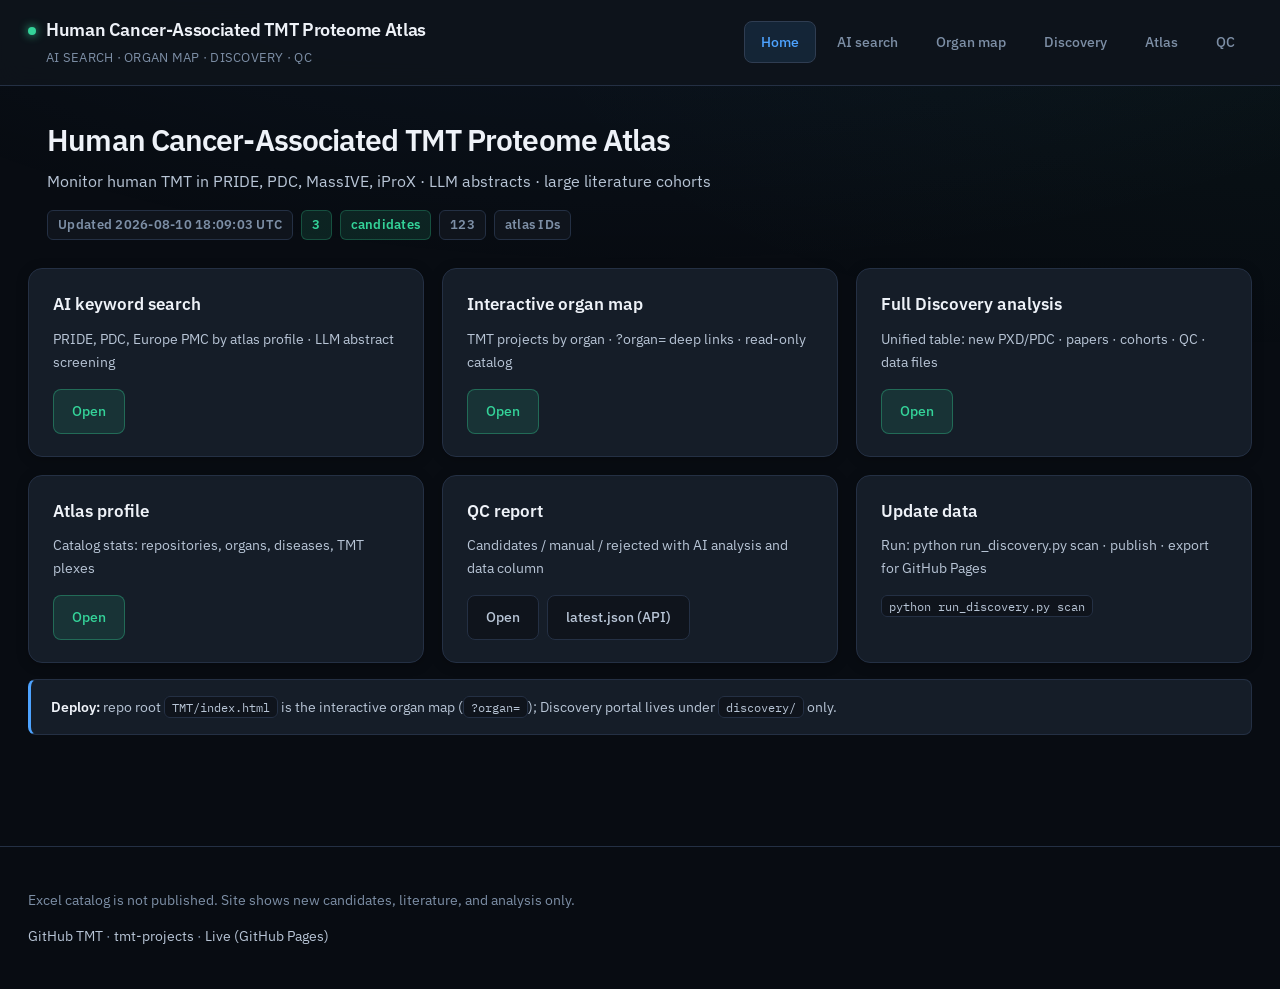
==== commit a68f9cf7: "Correct Cancer-Associated atlas name in Discovery" ====
--- a/discovery/index.html
+++ b/discovery/index.html
@@ -4,7 +4,7 @@
   <meta charset="utf-8"/>
   <meta name="viewport" content="width=device-width, initial-scale=1"/>
   <meta name="description" content="Monitor human TMT in PRIDE, PDC, MassIVE, iProX · LLM abstract screening · large literature cohorts"/>
-  <title>Human Cancser Assosiated TMT Proteome Atlas</title>
+  <title>Human Cancer-Associated TMT Proteome Atlas</title>
   <link rel="stylesheet" href="assets/theme.css"/>
   <script src="assets/i18n.js" defer></script>
 </head>
@@ -12,7 +12,7 @@
 <header class="site-header">
   <div class="site-header-inner">
     <div class="brand">
-      <span class="brand-title" data-i18n="brand_title">Human Cancser Assosiated TMT Proteome Atlas</span>
+      <span class="brand-title" data-i18n="brand_title">Human Cancer-Associated TMT Proteome Atlas</span>
       <span class="brand-sub" data-i18n="brand_sub">AI search · Organ map · Discovery · QC</span>
     </div>
     <nav class="site-nav">
@@ -29,7 +29,7 @@
 <main class="site-main">
 
 <div class="page-hero">
-  <h1 data-i18n="portal_title">Human Cancser Assosiated TMT Proteome Atlas</h1>
+  <h1 data-i18n="portal_title">Human Cancer-Associated TMT Proteome Atlas</h1>
   <p class="lead" data-i18n="portal_lead">Monitor human TMT in PRIDE, PDC, MassIVE, iProX · LLM abstract screening · large literature cohorts</p>
   <div class="page-meta"><span class="meta-pill badge badge-muted"><span data-i18n="meta_updated">Updated</span> 2026-08-10 18:09:03 UTC</span><span class="meta-pill badge badge-ok">3</span> <span class="meta-pill badge badge-ok" data-i18n="meta_candidates">candidates</span><span class="meta-pill badge badge-muted">123</span> <span class="meta-pill badge badge-muted" data-i18n="meta_atlas_ids">atlas IDs</span></div>
 </div>
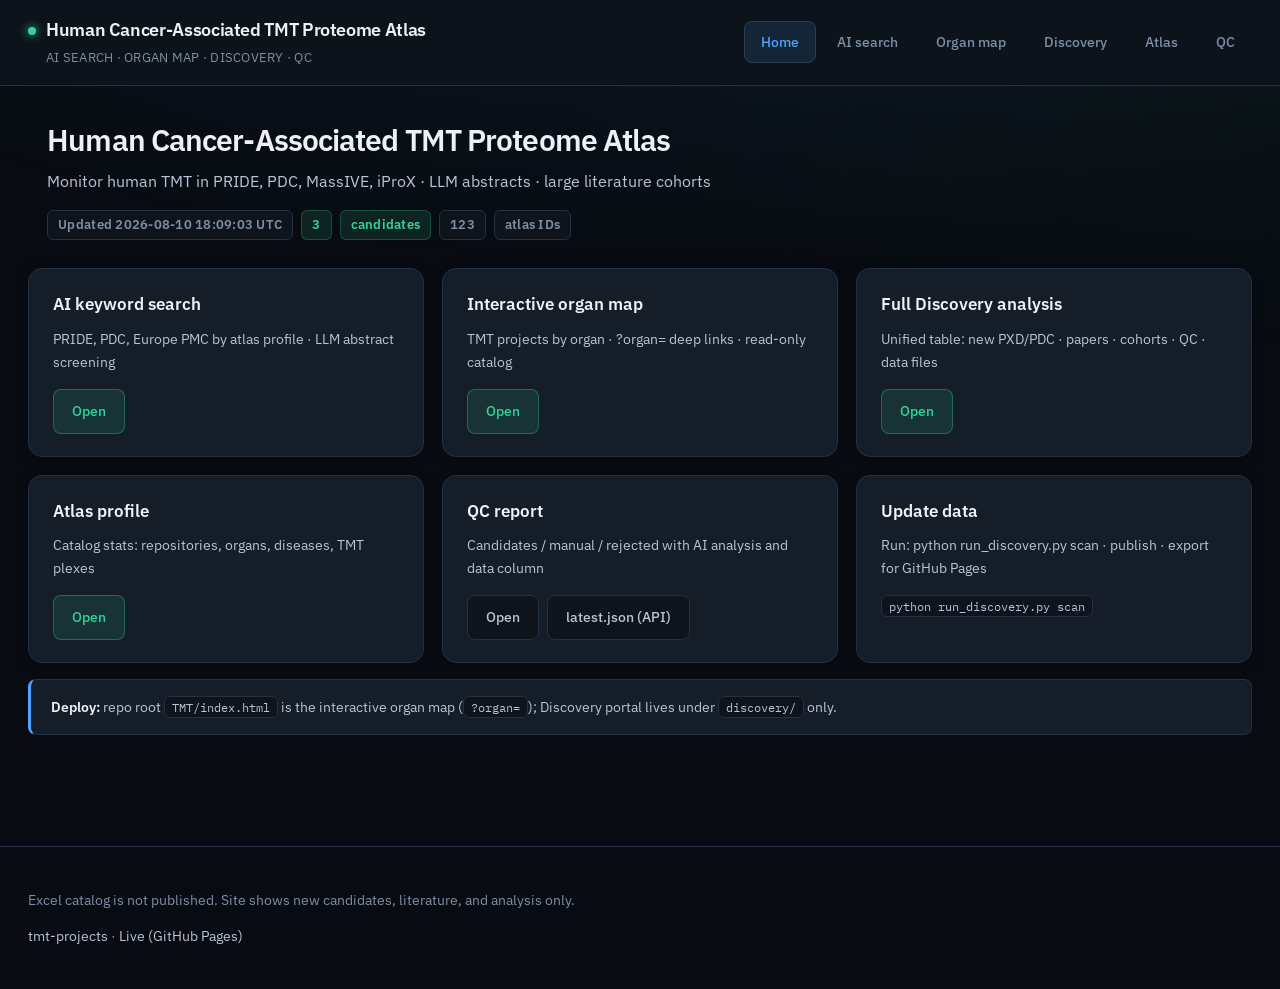
==== commit 616c7ea8: "Link site navigation directly to project data folders" ====
--- a/discovery/index.html
+++ b/discovery/index.html
@@ -95,7 +95,6 @@
 <footer class="footer">
   <p data-i18n="footer_policy">Excel catalog is not published. Site shows new candidates, literature, and analysis only.</p>
   <p>
-    <a href="https://github.com/arinaatom-cyber/TMT" target="_blank" rel="noopener" data-i18n="footer_github">GitHub TMT</a> ·
     <a href="https://github.com/arinaatom-cyber/tmt-projects/tree/main/Projects" target="_blank" rel="noopener" data-i18n="footer_projects">tmt-projects</a> ·
     <a href="https://arinaatom-cyber.github.io/TMT/" target="_blank" rel="noopener" data-i18n="footer_live">Live (GitHub Pages)</a>
   </p>
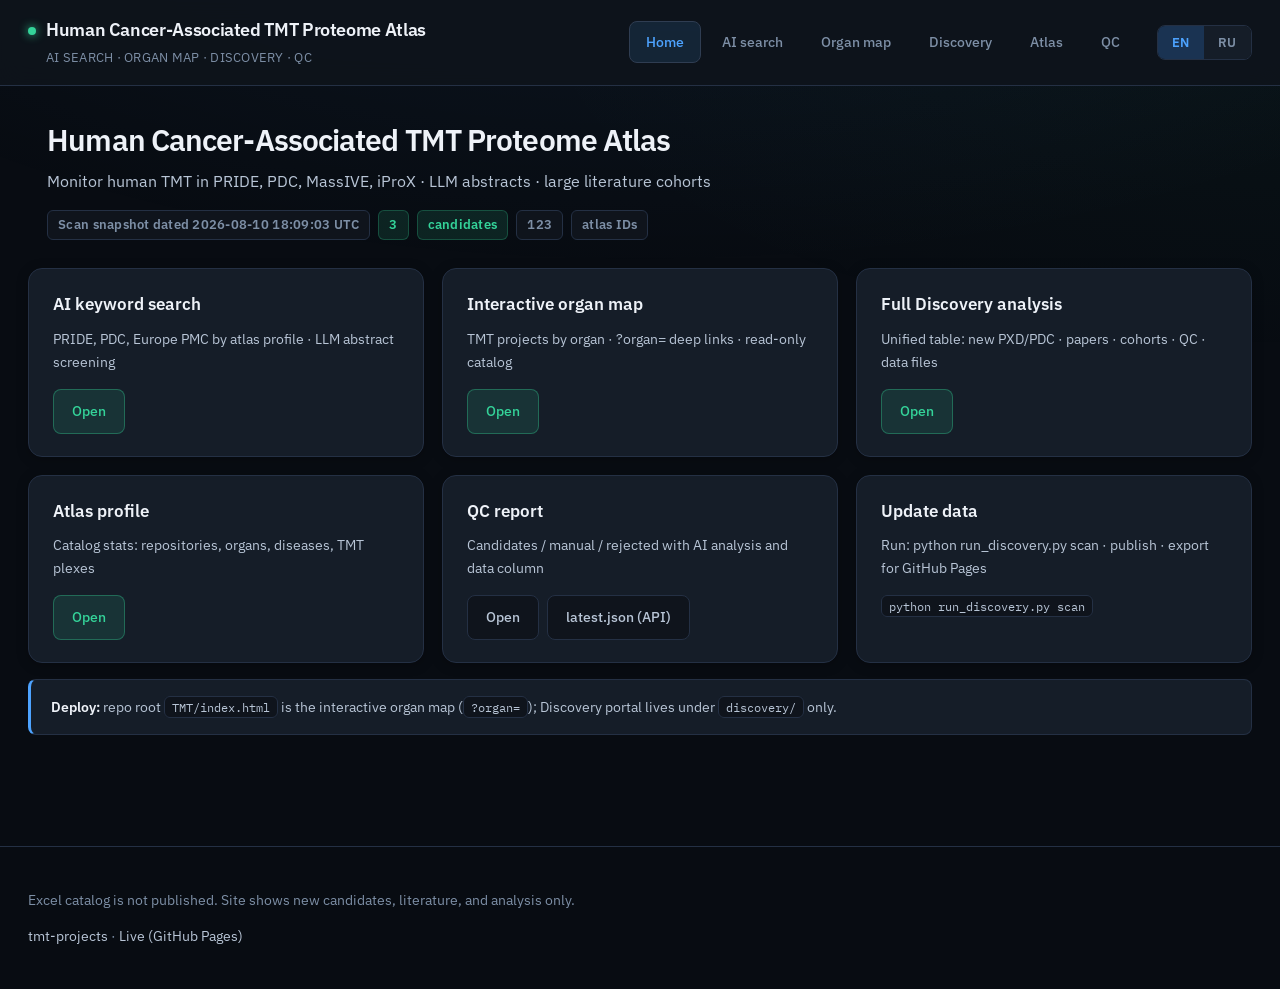
==== commit b891064e: "Fix atlas search, chart updates, navigation and interface consistency Preserve all scientific data f" ====
--- a/discovery/index.html
+++ b/discovery/index.html
@@ -6,7 +6,7 @@
   <meta name="description" content="Monitor human TMT in PRIDE, PDC, MassIVE, iProX · LLM abstract screening · large literature cohorts"/>
   <title>Human Cancer-Associated TMT Proteome Atlas</title>
   <link rel="stylesheet" href="assets/theme.css"/>
-  <script src="assets/i18n.js" defer></script>
+  <script src="assets/i18n.js?v=20261116-review-fixes" defer></script>
 </head>
 <body>
 <header class="site-header">
@@ -23,6 +23,10 @@
       <a href="atlas.html" class="" data-i18n="nav_atlas">Atlas</a>
       <a href="qc.html" class="" data-i18n="nav_qc">QC</a>
     </nav>
+    <div class="lang-toggle" role="group" aria-label="Language / Язык">
+      <button type="button" data-lang="en" aria-pressed="true">EN</button>
+      <button type="button" data-lang="ru" aria-pressed="false">RU</button>
+    </div>
     
   </div>
 </header>
@@ -100,4 +104,4 @@
   </p>
 </footer>
 </body>
-</html>+</html>
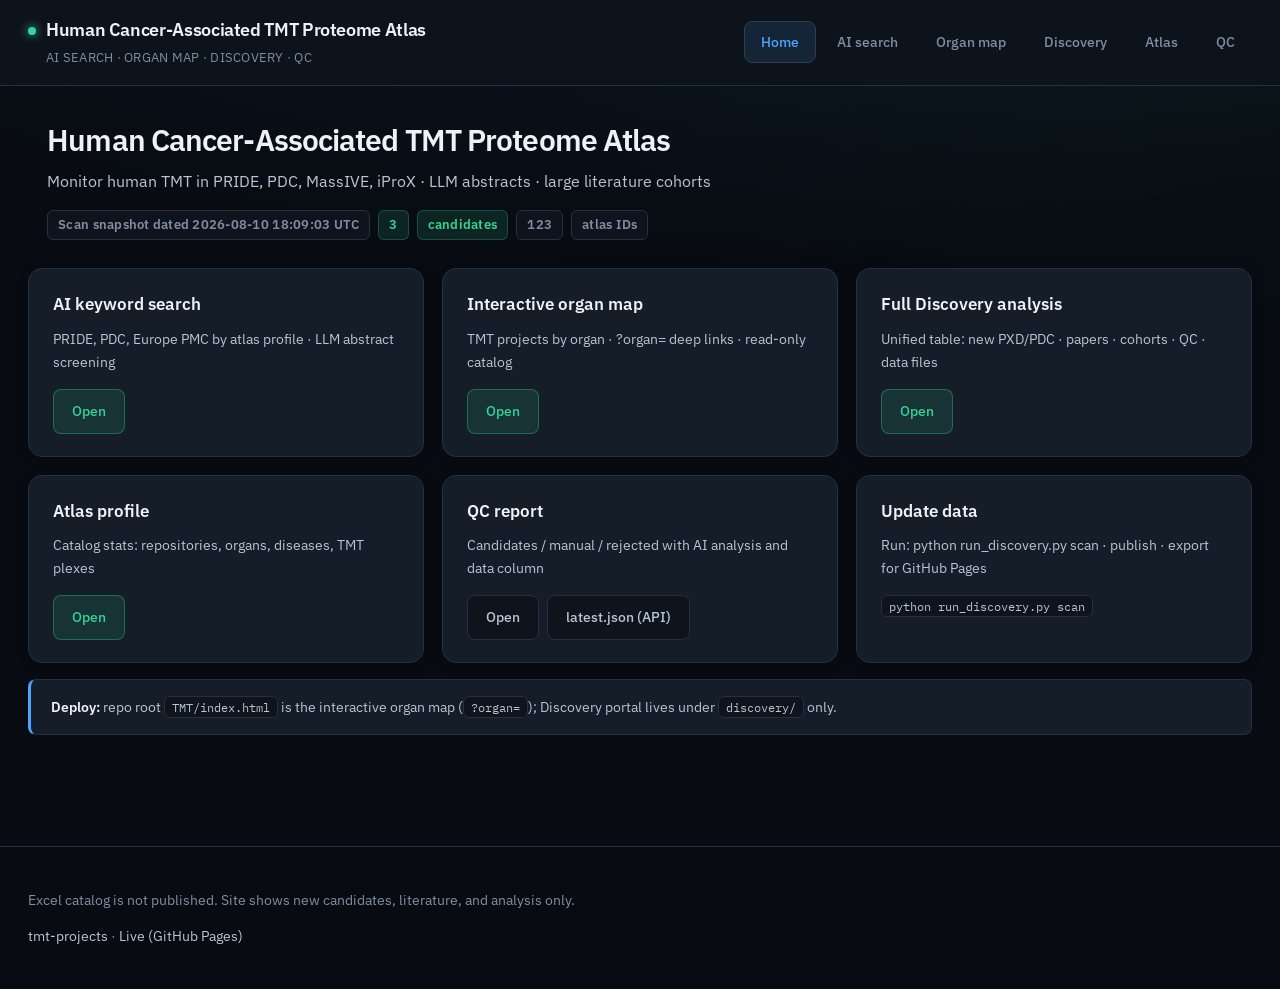
==== commit 5570d962: "Use English throughout the TMT Atlas website" ====
--- a/discovery/index.html
+++ b/discovery/index.html
@@ -6,7 +6,7 @@
   <meta name="description" content="Monitor human TMT in PRIDE, PDC, MassIVE, iProX · LLM abstract screening · large literature cohorts"/>
   <title>Human Cancer-Associated TMT Proteome Atlas</title>
   <link rel="stylesheet" href="assets/theme.css"/>
-  <script src="assets/i18n.js?v=20261116-review-fixes" defer></script>
+  <script src="assets/i18n.js?v=20261117-en" defer></script>
 </head>
 <body>
 <header class="site-header">
@@ -23,10 +23,6 @@
       <a href="atlas.html" class="" data-i18n="nav_atlas">Atlas</a>
       <a href="qc.html" class="" data-i18n="nav_qc">QC</a>
     </nav>
-    <div class="lang-toggle" role="group" aria-label="Language / Язык">
-      <button type="button" data-lang="en" aria-pressed="true">EN</button>
-      <button type="button" data-lang="ru" aria-pressed="false">RU</button>
-    </div>
     
   </div>
 </header>
--- a/discovery/assets/theme.css
+++ b/discovery/assets/theme.css
@@ -166,35 +166,6 @@
   background: var(--accent-soft);
 }
 
-.lang-toggle {
-  display: flex;
-  border: 1px solid var(--border);
-  border-radius: var(--radius-sm);
-  overflow: hidden;
-}
-
-.lang-toggle button {
-  background: var(--card);
-  border: none;
-  color: var(--muted);
-  padding: 8px 14px;
-  cursor: pointer;
-  font-size: var(--text-xs);
-  font-weight: 600;
-  font-family: var(--font);
-  letter-spacing: 0.04em;
-}
-
-.lang-toggle button.active {
-  background: var(--accent-dim);
-  color: var(--accent);
-}
-
-.lang-toggle button:hover:not(.active) {
-  background: var(--card-hover);
-  color: var(--text);
-}
-
 /* Hero */
 .page-hero {
   max-width: var(--max-w);
